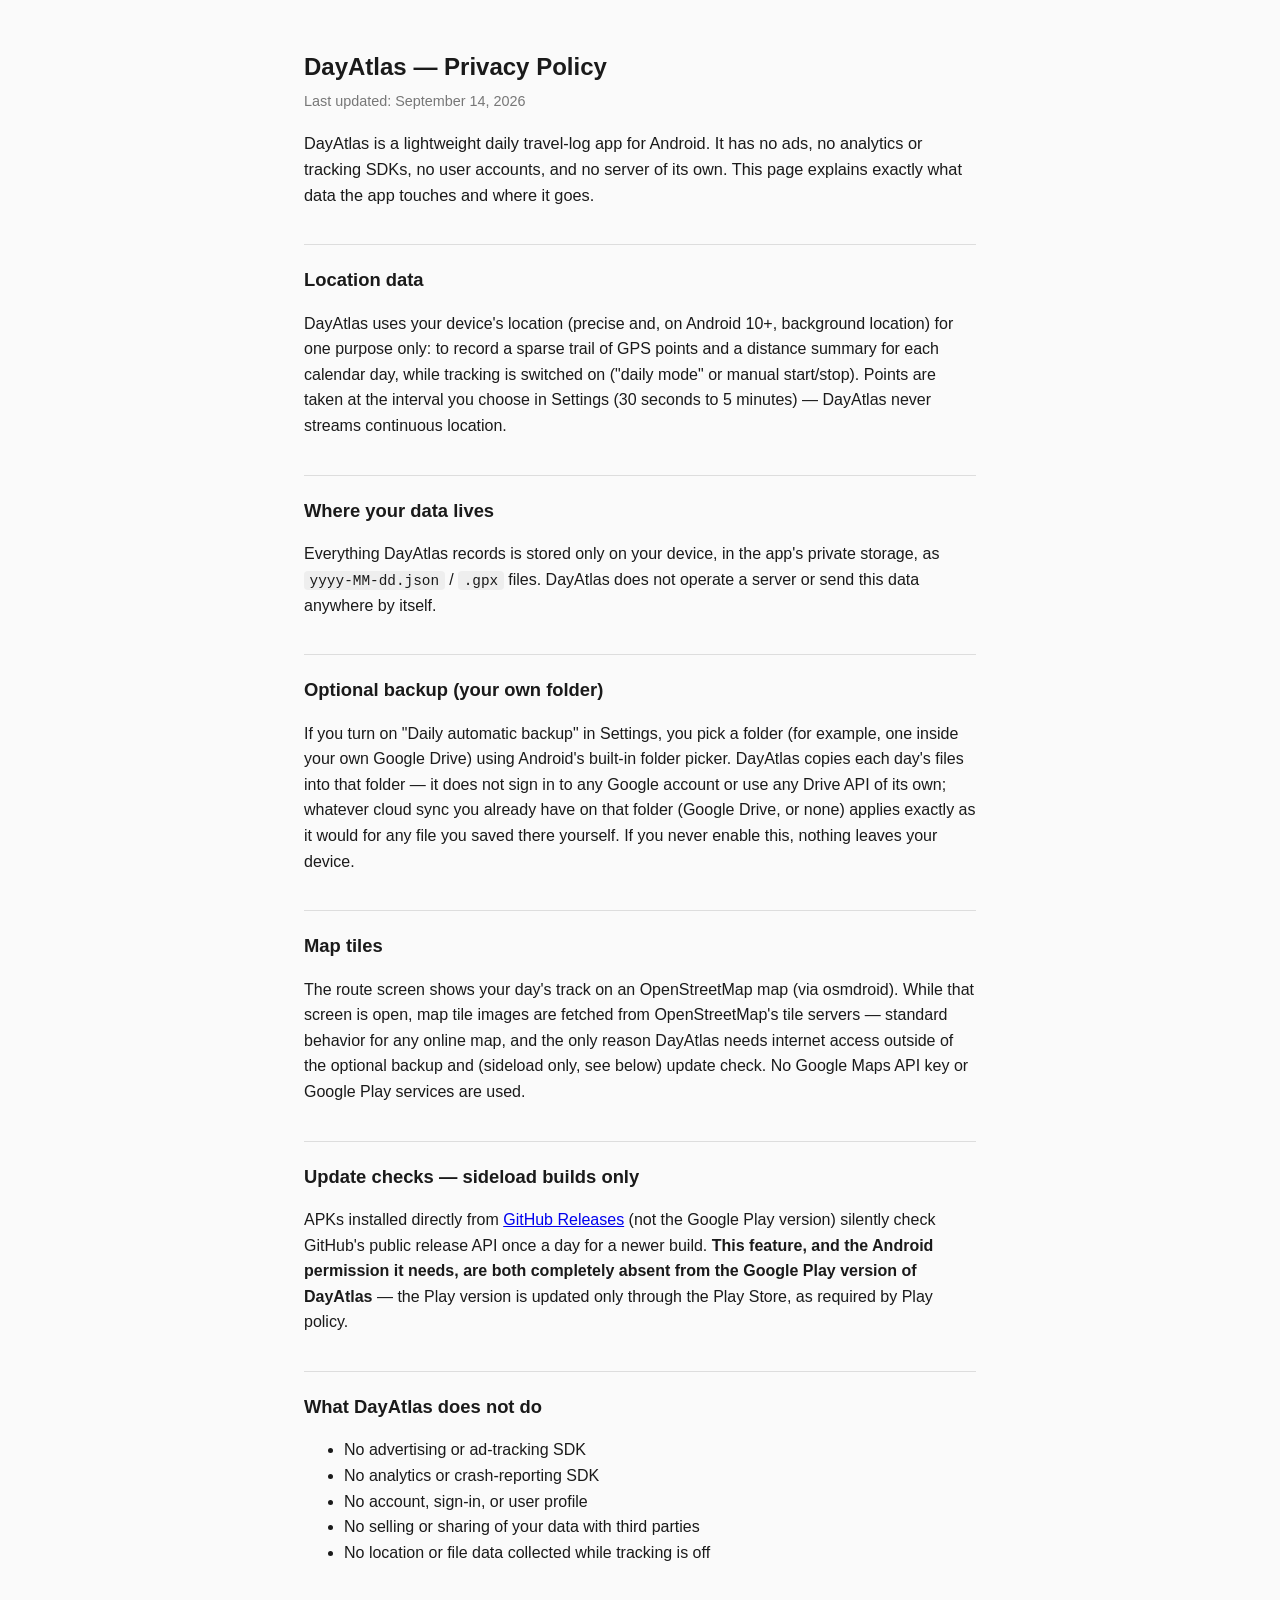
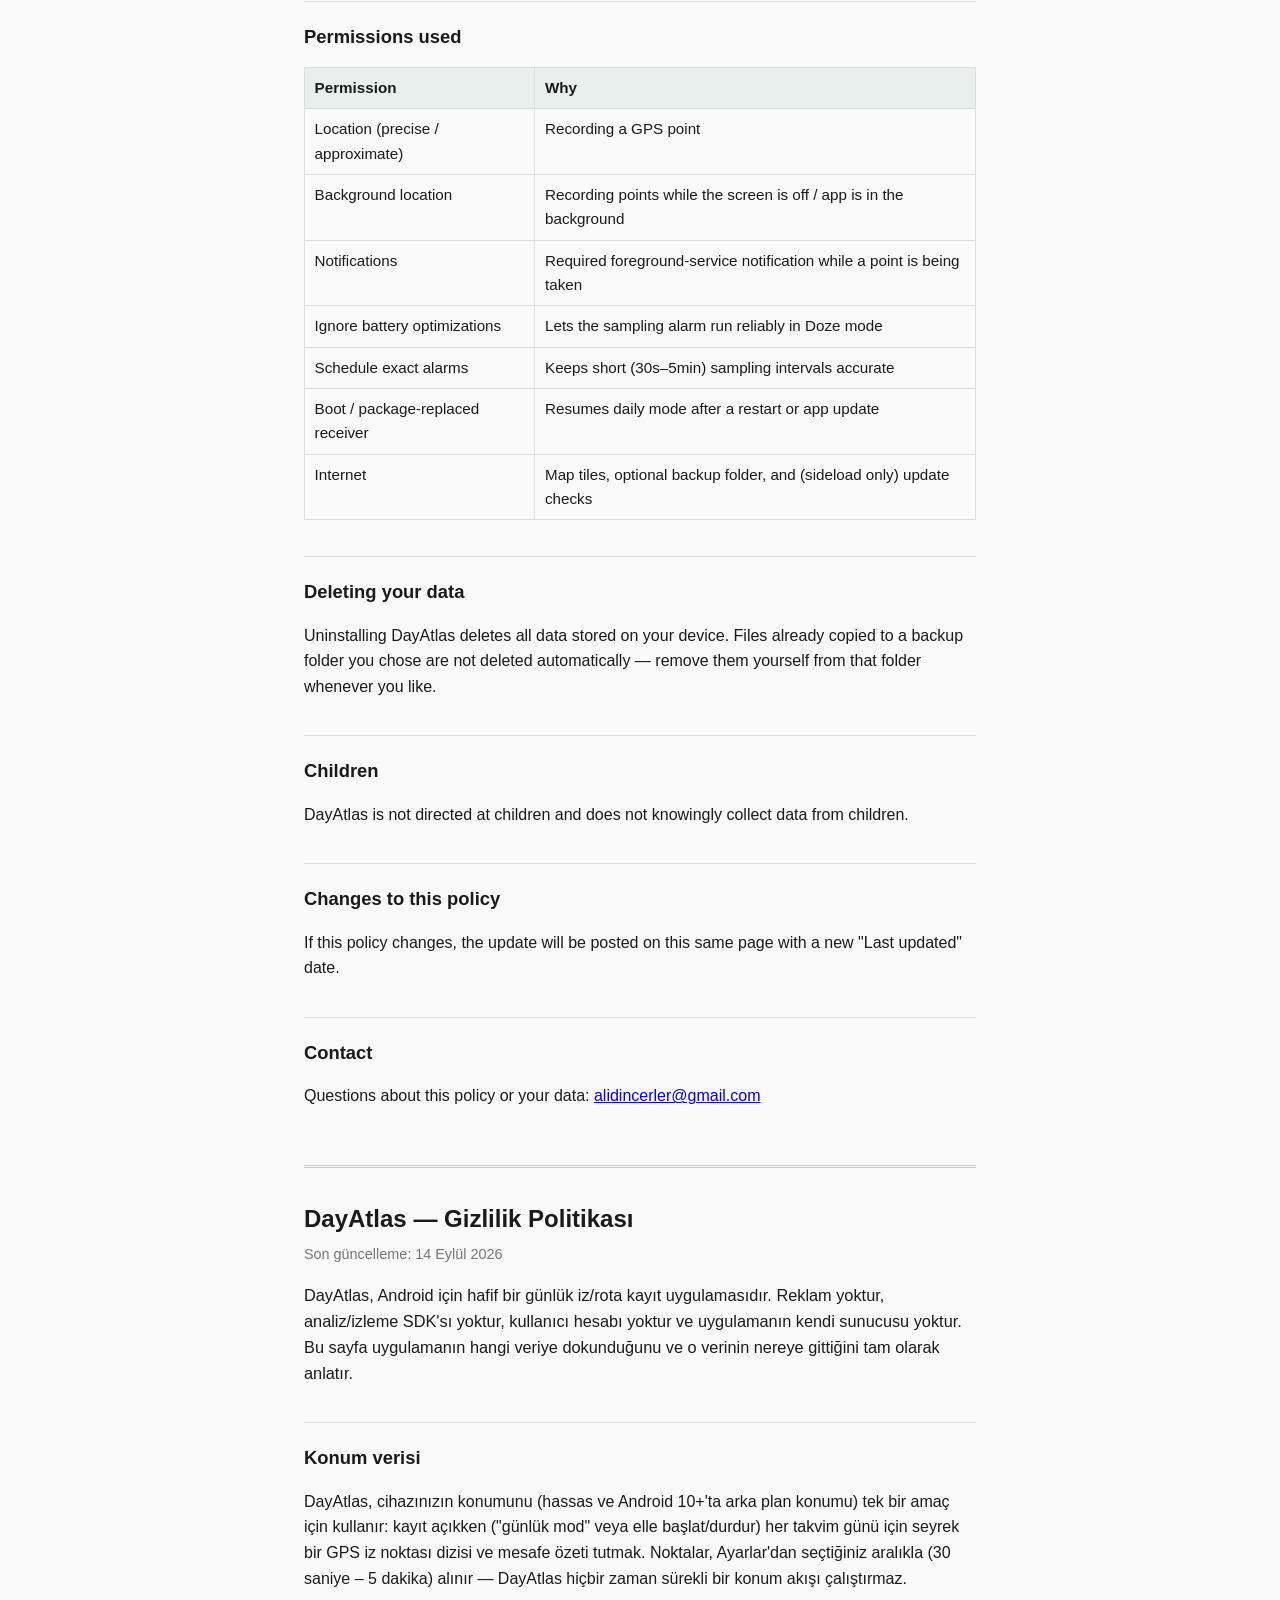
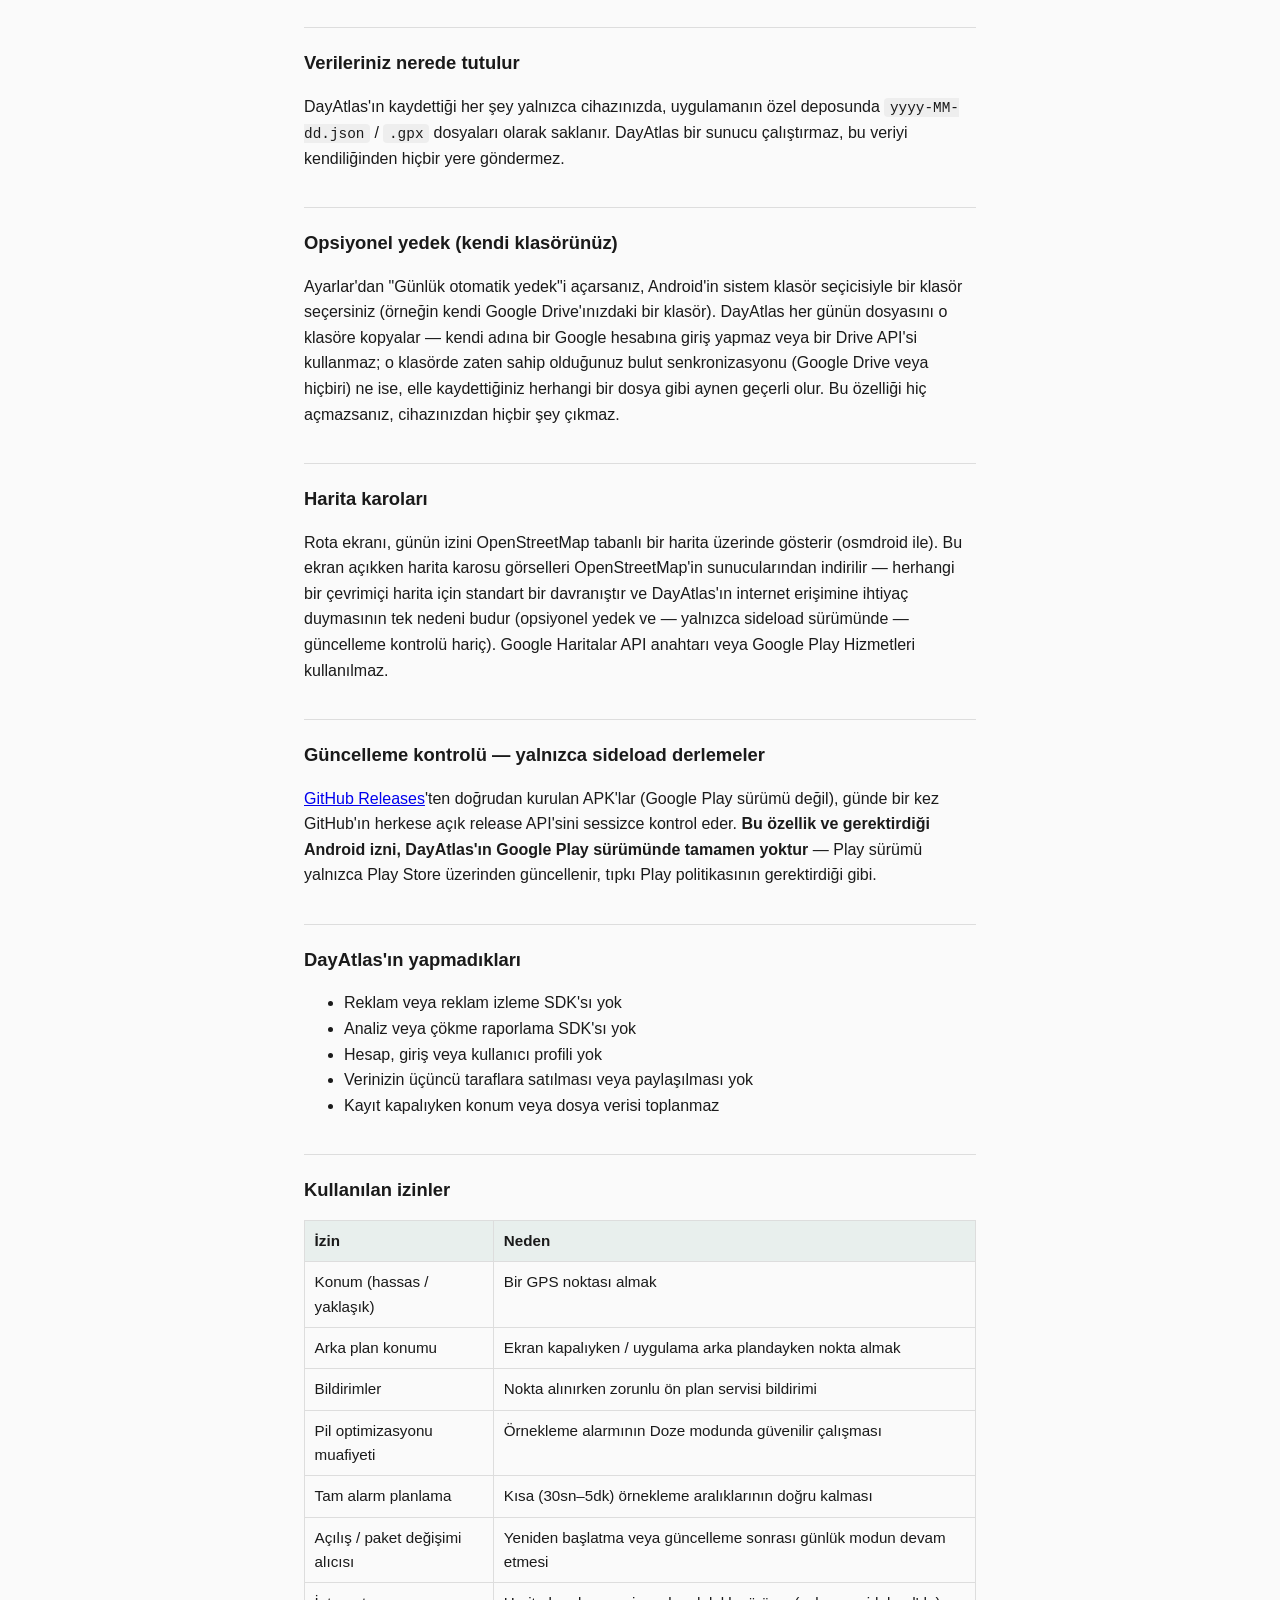
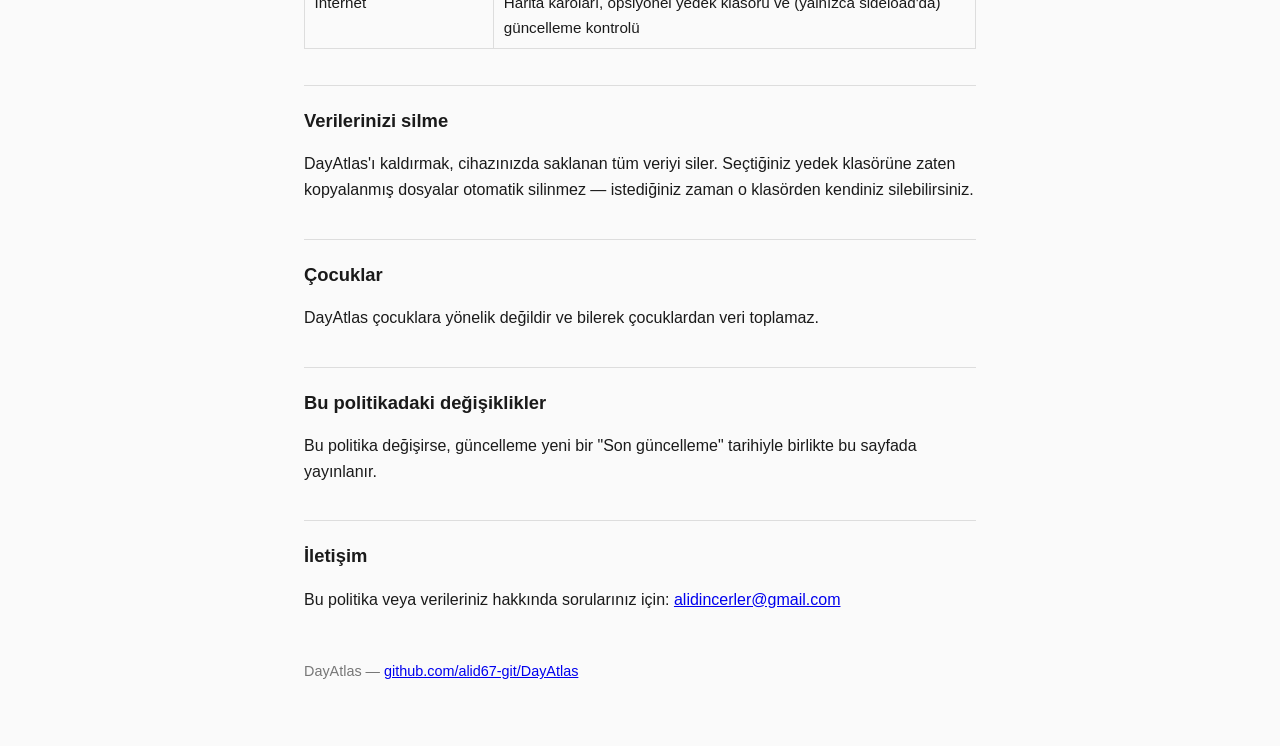
==== privacy.html @ 5e2d3f26 "Add a Privacy Policy page for the Play Store listing Google Play requires a public privacy policy UR" ====
<!DOCTYPE html>
<html lang="en">
<head>
<meta charset="utf-8" />
<meta name="viewport" content="width=device-width, initial-scale=1" />
<title>DayAtlas — Privacy Policy</title>
<style>
  :root { color-scheme: light dark; }
  body {
    margin: 0;
    padding: 2rem 1.25rem 4rem;
    max-width: 42rem;
    margin-inline: auto;
    font: 16px/1.6 -apple-system, BlinkMacSystemFont, "Segoe UI", Roboto, Helvetica, Arial, sans-serif;
    color: #1a1a1a;
    background: #fafafa;
  }
  @media (prefers-color-scheme: dark) {
    body { color: #e8e8e8; background: #14161a; }
    a { color: #7fc7ff; }
    table { border-color: #333 !important; }
    td, th { border-color: #333 !important; }
    code { background: #23262c !important; }
  }
  h1 { font-size: 1.5rem; margin-bottom: 0.25rem; }
  h2 { font-size: 1.15rem; margin-top: 2.25rem; border-top: 1px solid #ddd; padding-top: 1.25rem; }
  .updated { color: #777; font-size: 0.9rem; margin-top: 0; }
  .lede { font-size: 1.02rem; }
  table { border-collapse: collapse; width: 100%; margin: 0.75rem 0 1.25rem; font-size: 0.95rem; }
  th, td { text-align: left; border: 1px solid #ddd; padding: 0.5rem 0.6rem; vertical-align: top; }
  th { background: rgba(31,111,91,0.08); }
  code { background: #eee; padding: 0.1rem 0.35rem; border-radius: 4px; font-size: 0.9em; }
  .lang { margin-top: 3.5rem; padding-top: 1rem; border-top: 3px double #ccc; }
  footer { margin-top: 3rem; color: #777; font-size: 0.9rem; }
</style>
</head>
<body>

<h1>DayAtlas — Privacy Policy</h1>
<p class="updated">Last updated: September 14, 2026</p>

<p class="lede">DayAtlas is a lightweight daily travel-log app for Android. It has
no ads, no analytics or tracking SDKs, no user accounts, and no server of its
own. This page explains exactly what data the app touches and where it goes.</p>

<h2>Location data</h2>
<p>DayAtlas uses your device's location (precise and, on Android 10+,
background location) for one purpose only: to record a sparse trail of GPS
points and a distance summary for each calendar day, while tracking is
switched on ("daily mode" or manual start/stop). Points are taken at the
interval you choose in Settings (30 seconds to 5 minutes) — DayAtlas never
streams continuous location.</p>

<h2>Where your data lives</h2>
<p>Everything DayAtlas records is stored only on your device, in the app's
private storage, as <code>yyyy-MM-dd.json</code> / <code>.gpx</code> files.
DayAtlas does not operate a server or send this data anywhere by itself.</p>

<h2>Optional backup (your own folder)</h2>
<p>If you turn on "Daily automatic backup" in Settings, you pick a folder
(for example, one inside your own Google Drive) using Android's built-in
folder picker. DayAtlas copies each day's files into that folder — it does
not sign in to any Google account or use any Drive API of its own; whatever
cloud sync you already have on that folder (Google Drive, or none) applies
exactly as it would for any file you saved there yourself. If you never
enable this, nothing leaves your device.</p>

<h2>Map tiles</h2>
<p>The route screen shows your day's track on an OpenStreetMap map
(via osmdroid). While that screen is open, map tile images are fetched
from OpenStreetMap's tile servers — standard behavior for any online map,
and the only reason DayAtlas needs internet access outside of the optional
backup and (sideload only, see below) update check. No Google Maps API key
or Google Play services are used.</p>

<h2>Update checks — sideload builds only</h2>
<p>APKs installed directly from
<a href="https://github.com/alid67-git/DayAtlas/releases">GitHub Releases</a>
(not the Google Play version) silently check GitHub's public release API
once a day for a newer build. <strong>This feature, and the Android
permission it needs, are both completely absent from the Google Play
version of DayAtlas</strong> — the Play version is updated only through the
Play Store, as required by Play policy.</p>

<h2>What DayAtlas does not do</h2>
<ul>
  <li>No advertising or ad-tracking SDK</li>
  <li>No analytics or crash-reporting SDK</li>
  <li>No account, sign-in, or user profile</li>
  <li>No selling or sharing of your data with third parties</li>
  <li>No location or file data collected while tracking is off</li>
</ul>

<h2>Permissions used</h2>
<table>
  <tr><th>Permission</th><th>Why</th></tr>
  <tr><td>Location (precise / approximate)</td><td>Recording a GPS point</td></tr>
  <tr><td>Background location</td><td>Recording points while the screen is off / app is in the background</td></tr>
  <tr><td>Notifications</td><td>Required foreground-service notification while a point is being taken</td></tr>
  <tr><td>Ignore battery optimizations</td><td>Lets the sampling alarm run reliably in Doze mode</td></tr>
  <tr><td>Schedule exact alarms</td><td>Keeps short (30s–5min) sampling intervals accurate</td></tr>
  <tr><td>Boot / package-replaced receiver</td><td>Resumes daily mode after a restart or app update</td></tr>
  <tr><td>Internet</td><td>Map tiles, optional backup folder, and (sideload only) update checks</td></tr>
</table>

<h2>Deleting your data</h2>
<p>Uninstalling DayAtlas deletes all data stored on your device. Files
already copied to a backup folder you chose are not deleted automatically —
remove them yourself from that folder whenever you like.</p>

<h2>Children</h2>
<p>DayAtlas is not directed at children and does not knowingly collect data
from children.</p>

<h2>Changes to this policy</h2>
<p>If this policy changes, the update will be posted on this same page with
a new "Last updated" date.</p>

<h2>Contact</h2>
<p>Questions about this policy or your data:
<a href="mailto:alidincerler@gmail.com">alidincerler@gmail.com</a></p>

<div class="lang">

<h1>DayAtlas — Gizlilik Politikası</h1>
<p class="updated">Son güncelleme: 14 Eylül 2026</p>

<p class="lede">DayAtlas, Android için hafif bir günlük iz/rota kayıt
uygulamasıdır. Reklam yoktur, analiz/izleme SDK'sı yoktur, kullanıcı hesabı
yoktur ve uygulamanın kendi sunucusu yoktur. Bu sayfa uygulamanın hangi
veriye dokunduğunu ve o verinin nereye gittiğini tam olarak anlatır.</p>

<h2>Konum verisi</h2>
<p>DayAtlas, cihazınızın konumunu (hassas ve Android 10+'ta arka plan
konumu) tek bir amaç için kullanır: kayıt açıkken ("günlük mod" veya elle
başlat/durdur) her takvim günü için seyrek bir GPS iz noktası dizisi ve
mesafe özeti tutmak. Noktalar, Ayarlar'dan seçtiğiniz aralıkla (30 saniye –
5 dakika) alınır — DayAtlas hiçbir zaman sürekli bir konum akışı çalıştırmaz.</p>

<h2>Verileriniz nerede tutulur</h2>
<p>DayAtlas'ın kaydettiği her şey yalnızca cihazınızda, uygulamanın özel
deposunda <code>yyyy-MM-dd.json</code> / <code>.gpx</code> dosyaları olarak
saklanır. DayAtlas bir sunucu çalıştırmaz, bu veriyi kendiliğinden hiçbir
yere göndermez.</p>

<h2>Opsiyonel yedek (kendi klasörünüz)</h2>
<p>Ayarlar'dan "Günlük otomatik yedek"i açarsanız, Android'in sistem klasör
seçicisiyle bir klasör seçersiniz (örneğin kendi Google Drive'ınızdaki bir
klasör). DayAtlas her günün dosyasını o klasöre kopyalar — kendi adına bir
Google hesabına giriş yapmaz veya bir Drive API'si kullanmaz; o klasörde
zaten sahip olduğunuz bulut senkronizasyonu (Google Drive veya hiçbiri) ne
ise, elle kaydettiğiniz herhangi bir dosya gibi aynen geçerli olur. Bu
özelliği hiç açmazsanız, cihazınızdan hiçbir şey çıkmaz.</p>

<h2>Harita karoları</h2>
<p>Rota ekranı, günün izini OpenStreetMap tabanlı bir harita üzerinde
gösterir (osmdroid ile). Bu ekran açıkken harita karosu görselleri
OpenStreetMap'in sunucularından indirilir — herhangi bir çevrimiçi harita
için standart bir davranıştır ve DayAtlas'ın internet erişimine ihtiyaç
duymasının tek nedeni budur (opsiyonel yedek ve — yalnızca sideload
sürümünde — güncelleme kontrolü hariç). Google Haritalar API anahtarı veya
Google Play Hizmetleri kullanılmaz.</p>

<h2>Güncelleme kontrolü — yalnızca sideload derlemeler</h2>
<p><a href="https://github.com/alid67-git/DayAtlas/releases">GitHub
Releases</a>'ten doğrudan kurulan APK'lar (Google Play sürümü değil), günde
bir kez GitHub'ın herkese açık release API'sini sessizce kontrol eder.
<strong>Bu özellik ve gerektirdiği Android izni, DayAtlas'ın Google Play
sürümünde tamamen yoktur</strong> — Play sürümü yalnızca Play Store
üzerinden güncellenir, tıpkı Play politikasının gerektirdiği gibi.</p>

<h2>DayAtlas'ın yapmadıkları</h2>
<ul>
  <li>Reklam veya reklam izleme SDK'sı yok</li>
  <li>Analiz veya çökme raporlama SDK'sı yok</li>
  <li>Hesap, giriş veya kullanıcı profili yok</li>
  <li>Verinizin üçüncü taraflara satılması veya paylaşılması yok</li>
  <li>Kayıt kapalıyken konum veya dosya verisi toplanmaz</li>
</ul>

<h2>Kullanılan izinler</h2>
<table>
  <tr><th>İzin</th><th>Neden</th></tr>
  <tr><td>Konum (hassas / yaklaşık)</td><td>Bir GPS noktası almak</td></tr>
  <tr><td>Arka plan konumu</td><td>Ekran kapalıyken / uygulama arka plandayken nokta almak</td></tr>
  <tr><td>Bildirimler</td><td>Nokta alınırken zorunlu ön plan servisi bildirimi</td></tr>
  <tr><td>Pil optimizasyonu muafiyeti</td><td>Örnekleme alarmının Doze modunda güvenilir çalışması</td></tr>
  <tr><td>Tam alarm planlama</td><td>Kısa (30sn–5dk) örnekleme aralıklarının doğru kalması</td></tr>
  <tr><td>Açılış / paket değişimi alıcısı</td><td>Yeniden başlatma veya güncelleme sonrası günlük modun devam etmesi</td></tr>
  <tr><td>İnternet</td><td>Harita karoları, opsiyonel yedek klasörü ve (yalnızca sideload'da) güncelleme kontrolü</td></tr>
</table>

<h2>Verilerinizi silme</h2>
<p>DayAtlas'ı kaldırmak, cihazınızda saklanan tüm veriyi siler. Seçtiğiniz
yedek klasörüne zaten kopyalanmış dosyalar otomatik silinmez — istediğiniz
zaman o klasörden kendiniz silebilirsiniz.</p>

<h2>Çocuklar</h2>
<p>DayAtlas çocuklara yönelik değildir ve bilerek çocuklardan veri toplamaz.</p>

<h2>Bu politikadaki değişiklikler</h2>
<p>Bu politika değişirse, güncelleme yeni bir "Son güncelleme" tarihiyle
birlikte bu sayfada yayınlanır.</p>

<h2>İletişim</h2>
<p>Bu politika veya verileriniz hakkında sorularınız için:
<a href="mailto:alidincerler@gmail.com">alidincerler@gmail.com</a></p>

</div>

<footer>DayAtlas — <a href="https://github.com/alid67-git/DayAtlas">github.com/alid67-git/DayAtlas</a></footer>

</body>
</html>
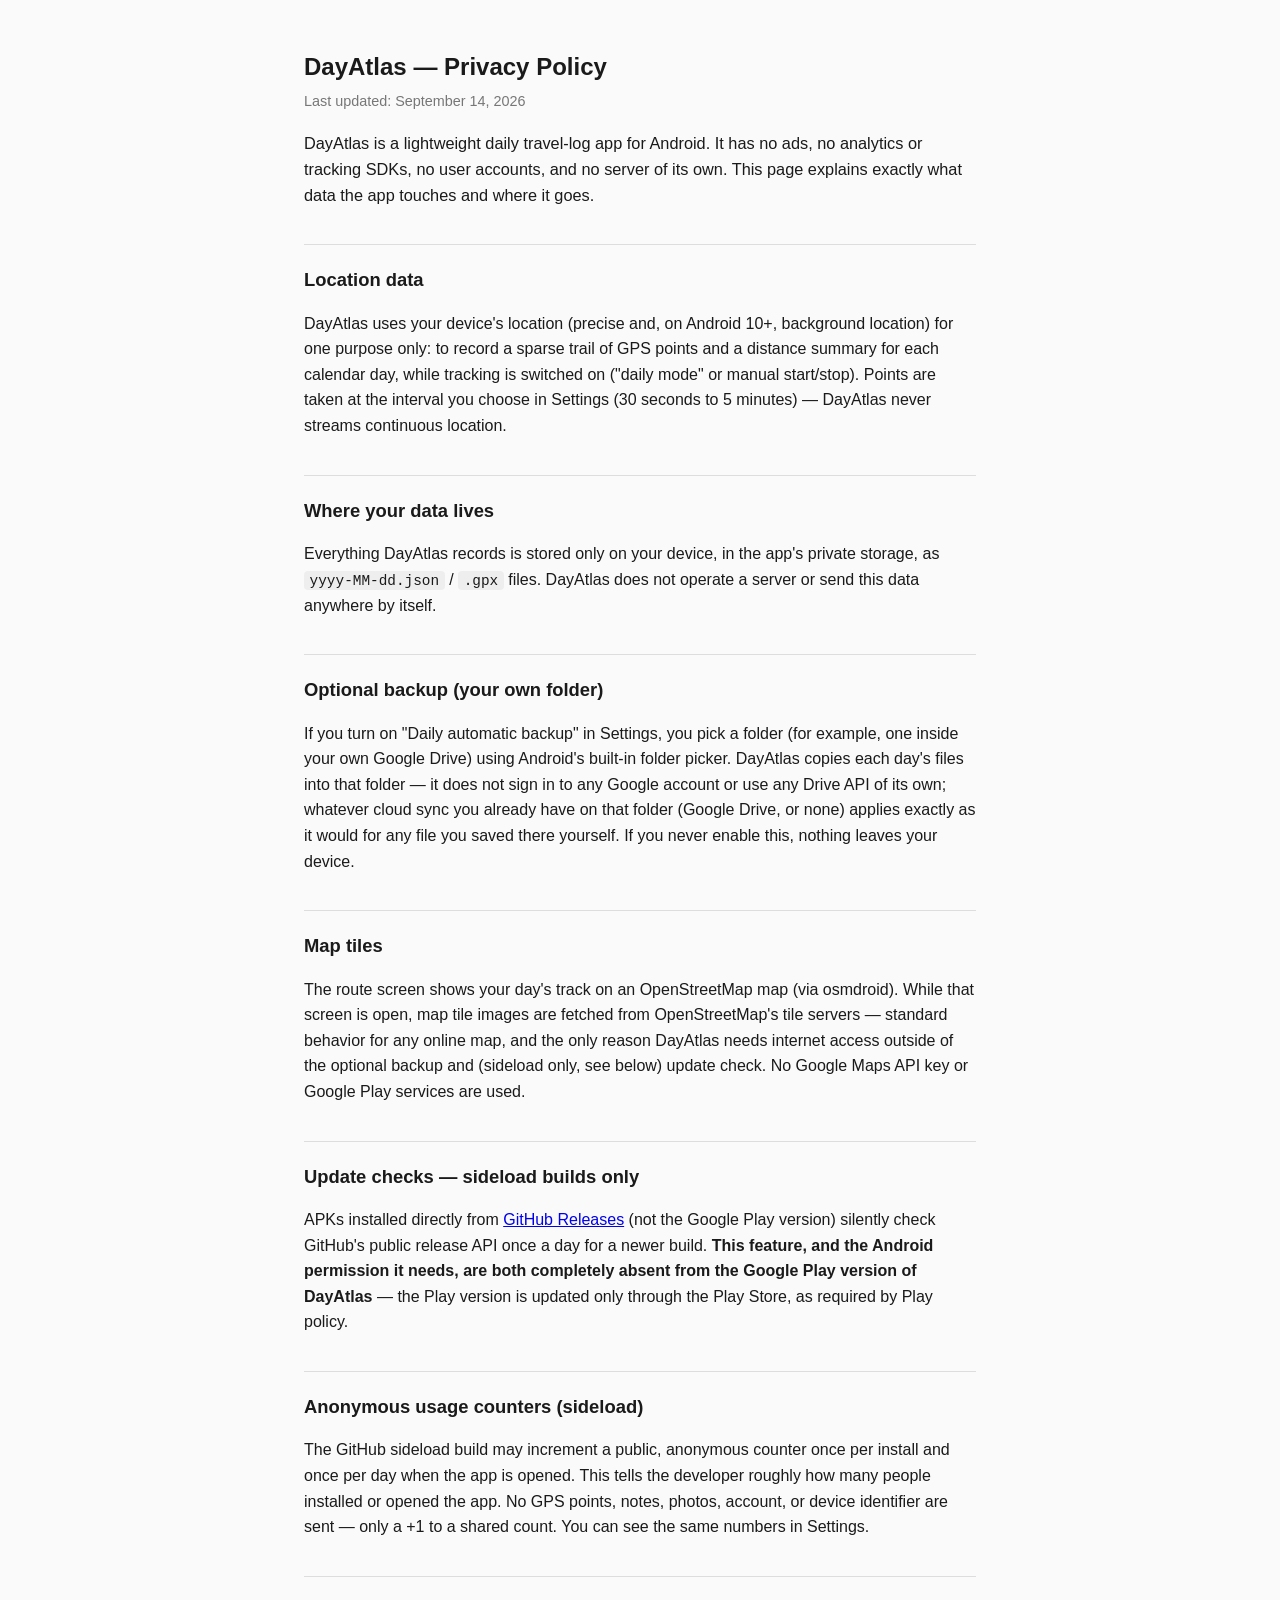
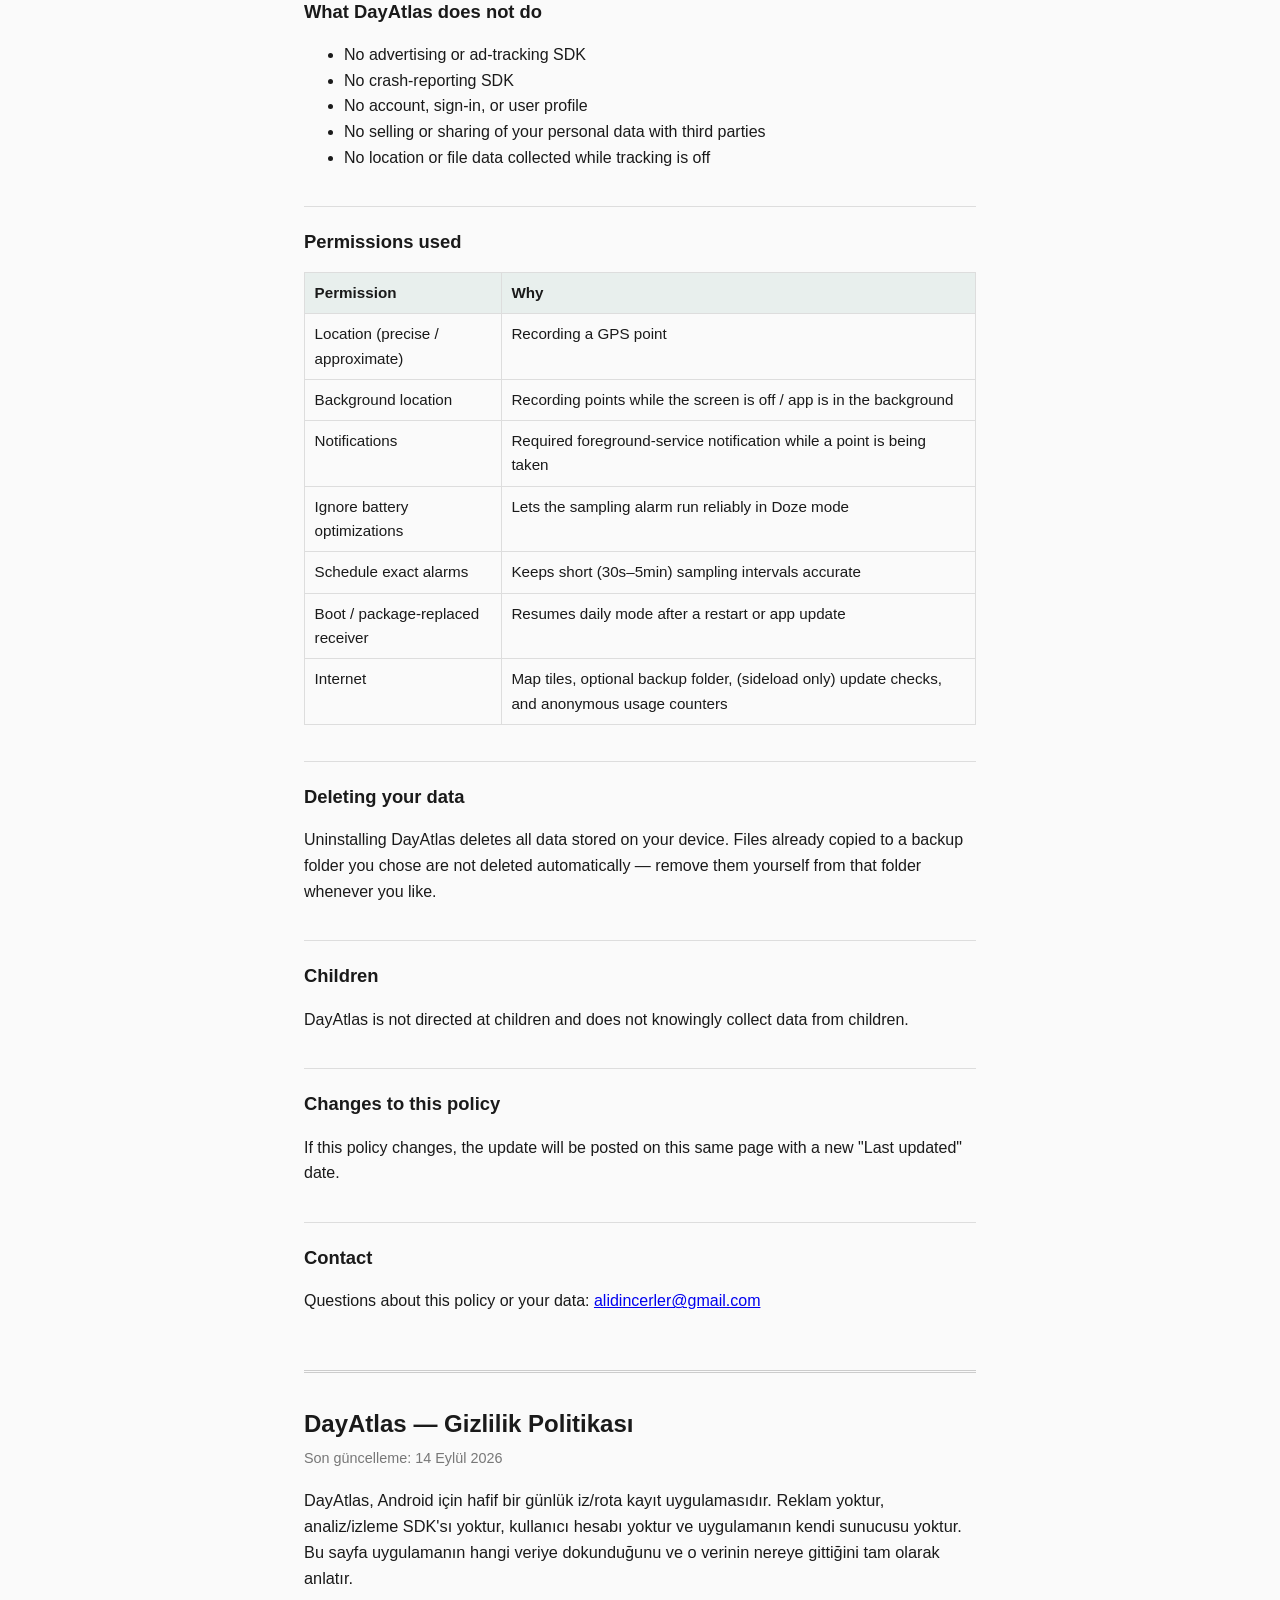
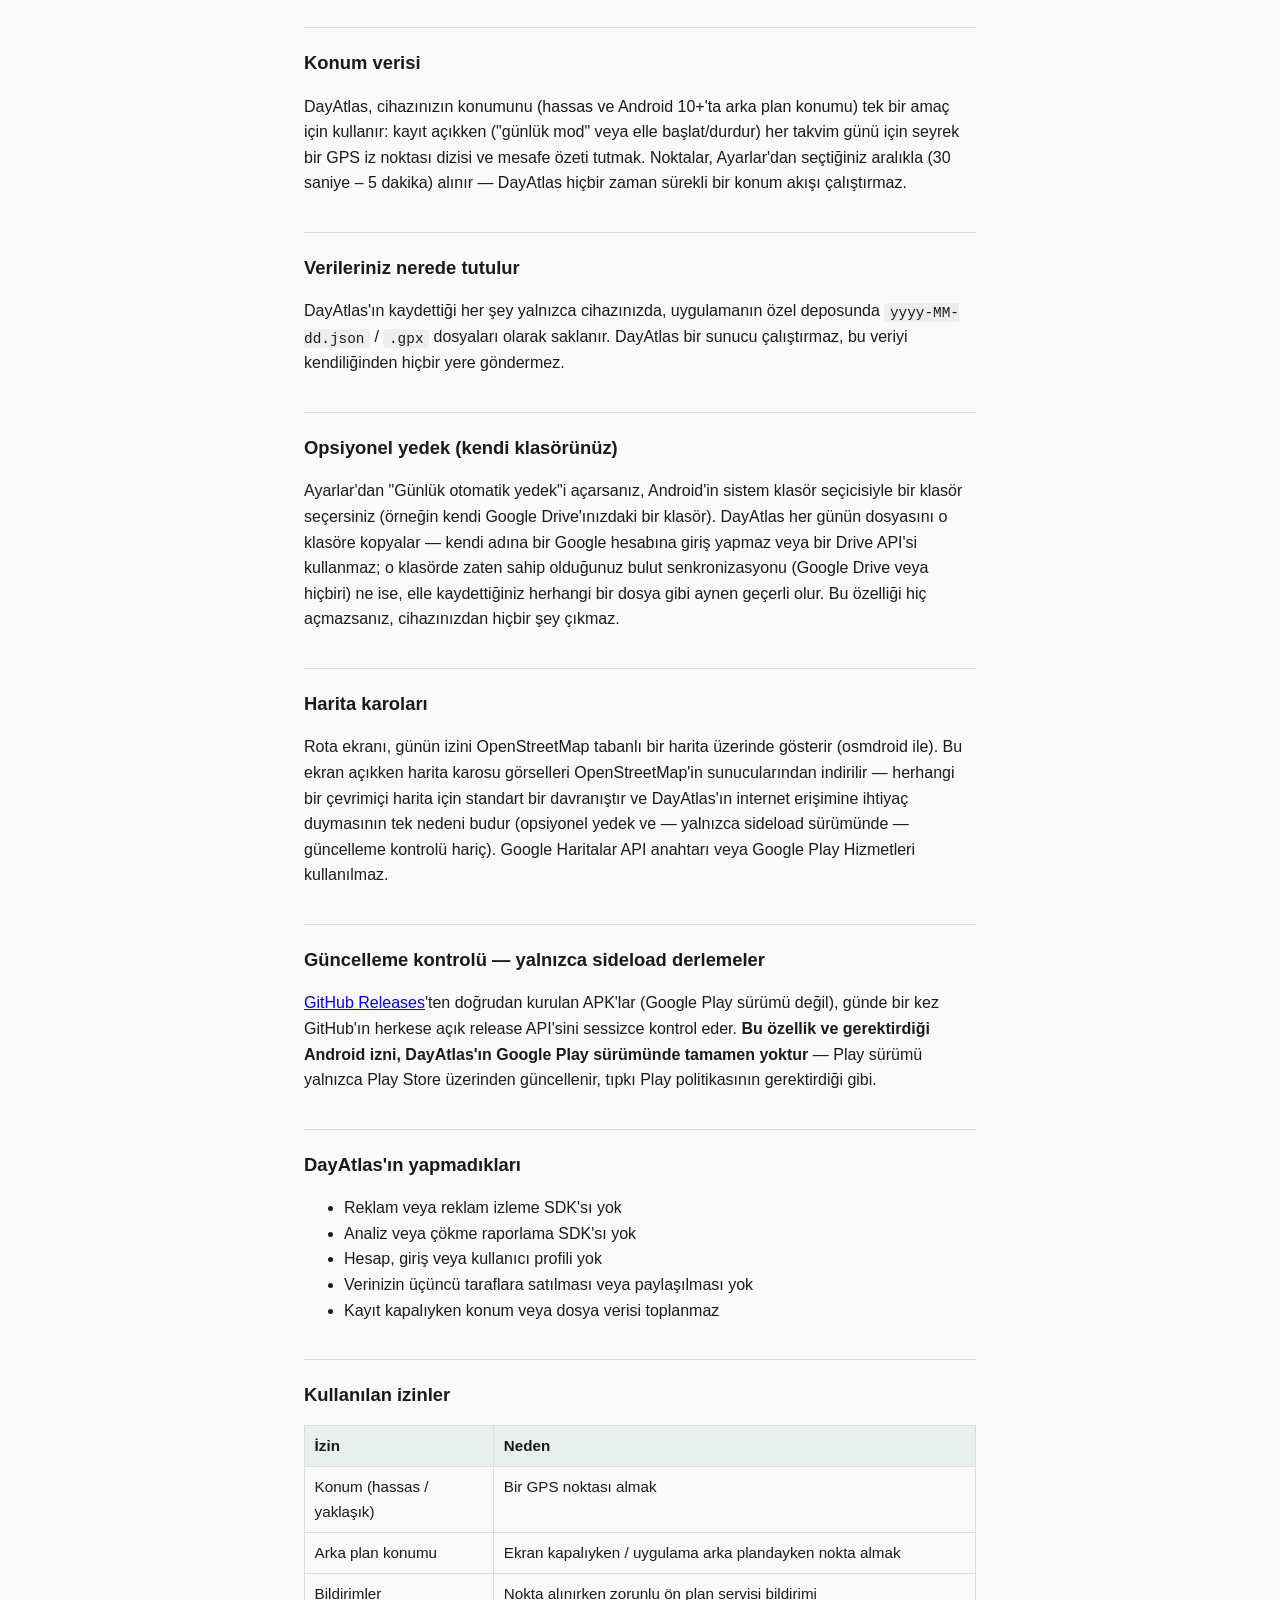
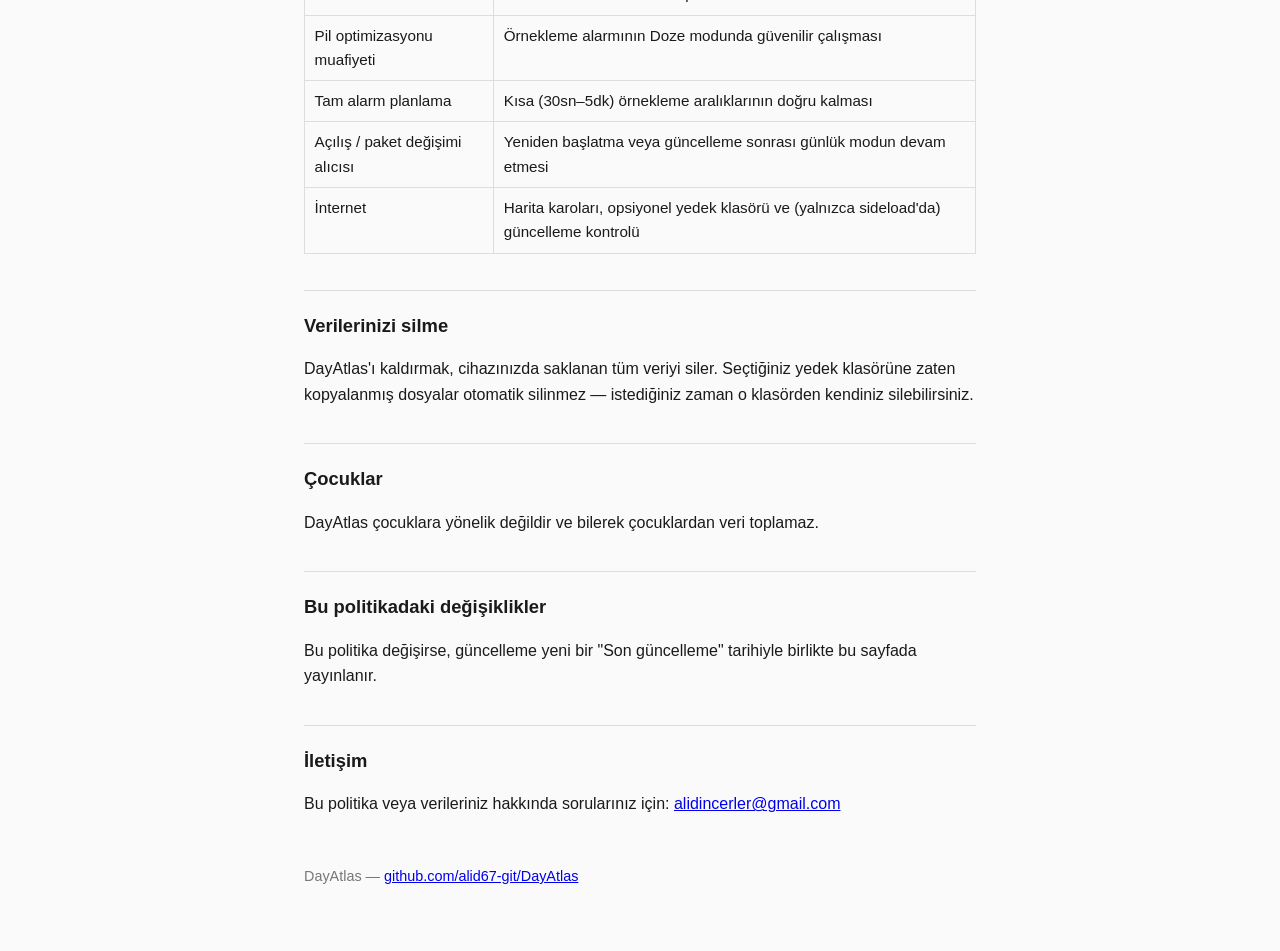
==== commit 9dd8f946: "Add anonymous usage counters and ship 1.1.19 Settings shows approximate installs and active-today co" ====
--- a/privacy.html
+++ b/privacy.html
@@ -82,12 +82,19 @@
 version of DayAtlas</strong> — the Play version is updated only through the
 Play Store, as required by Play policy.</p>
 
+<h2>Anonymous usage counters (sideload)</h2>
+<p>The GitHub sideload build may increment a public, anonymous counter once
+per install and once per day when the app is opened. This tells the
+developer roughly how many people installed or opened the app. No GPS
+points, notes, photos, account, or device identifier are sent — only a
++1 to a shared count. You can see the same numbers in Settings.</p>
+
 <h2>What DayAtlas does not do</h2>
 <ul>
   <li>No advertising or ad-tracking SDK</li>
-  <li>No analytics or crash-reporting SDK</li>
+  <li>No crash-reporting SDK</li>
   <li>No account, sign-in, or user profile</li>
-  <li>No selling or sharing of your data with third parties</li>
+  <li>No selling or sharing of your personal data with third parties</li>
   <li>No location or file data collected while tracking is off</li>
 </ul>
 
@@ -100,7 +107,7 @@
   <tr><td>Ignore battery optimizations</td><td>Lets the sampling alarm run reliably in Doze mode</td></tr>
   <tr><td>Schedule exact alarms</td><td>Keeps short (30s–5min) sampling intervals accurate</td></tr>
   <tr><td>Boot / package-replaced receiver</td><td>Resumes daily mode after a restart or app update</td></tr>
-  <tr><td>Internet</td><td>Map tiles, optional backup folder, and (sideload only) update checks</td></tr>
+  <tr><td>Internet</td><td>Map tiles, optional backup folder, (sideload only) update checks, and anonymous usage counters</td></tr>
 </table>
 
 <h2>Deleting your data</h2>
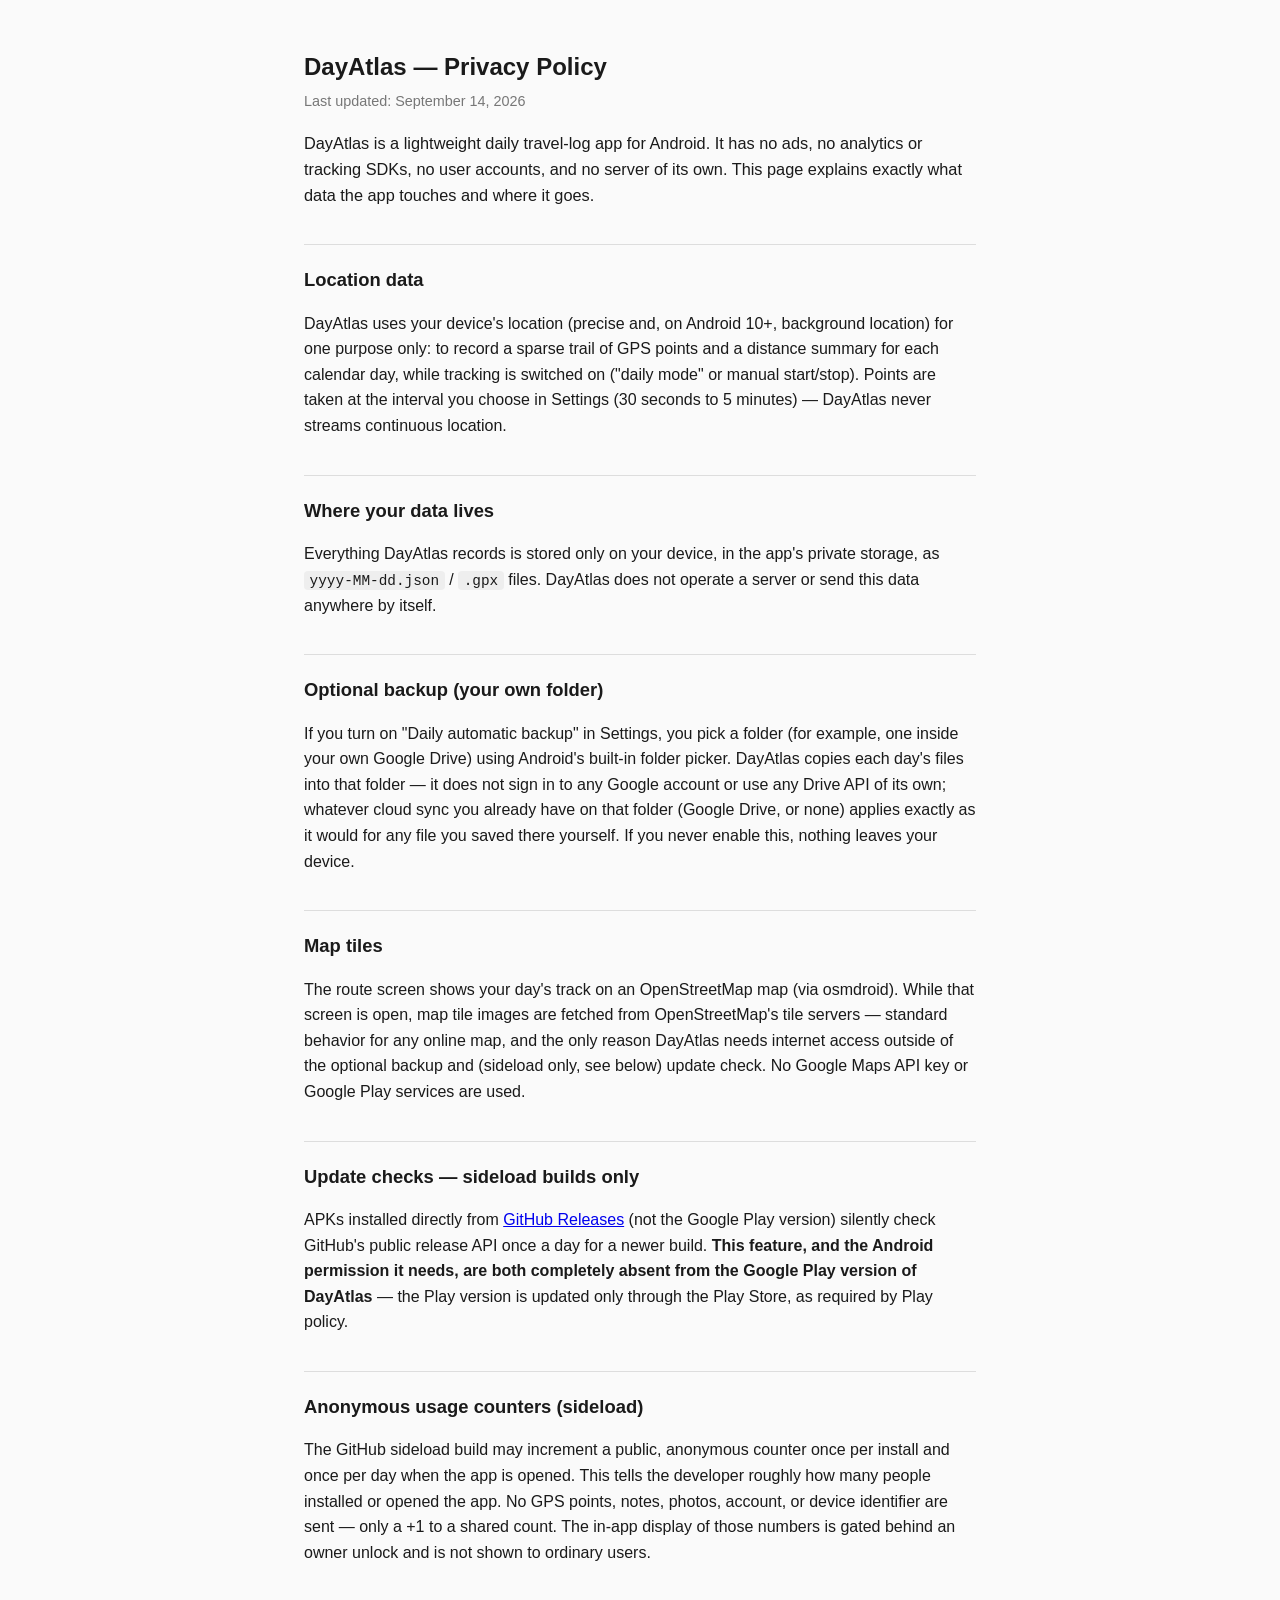
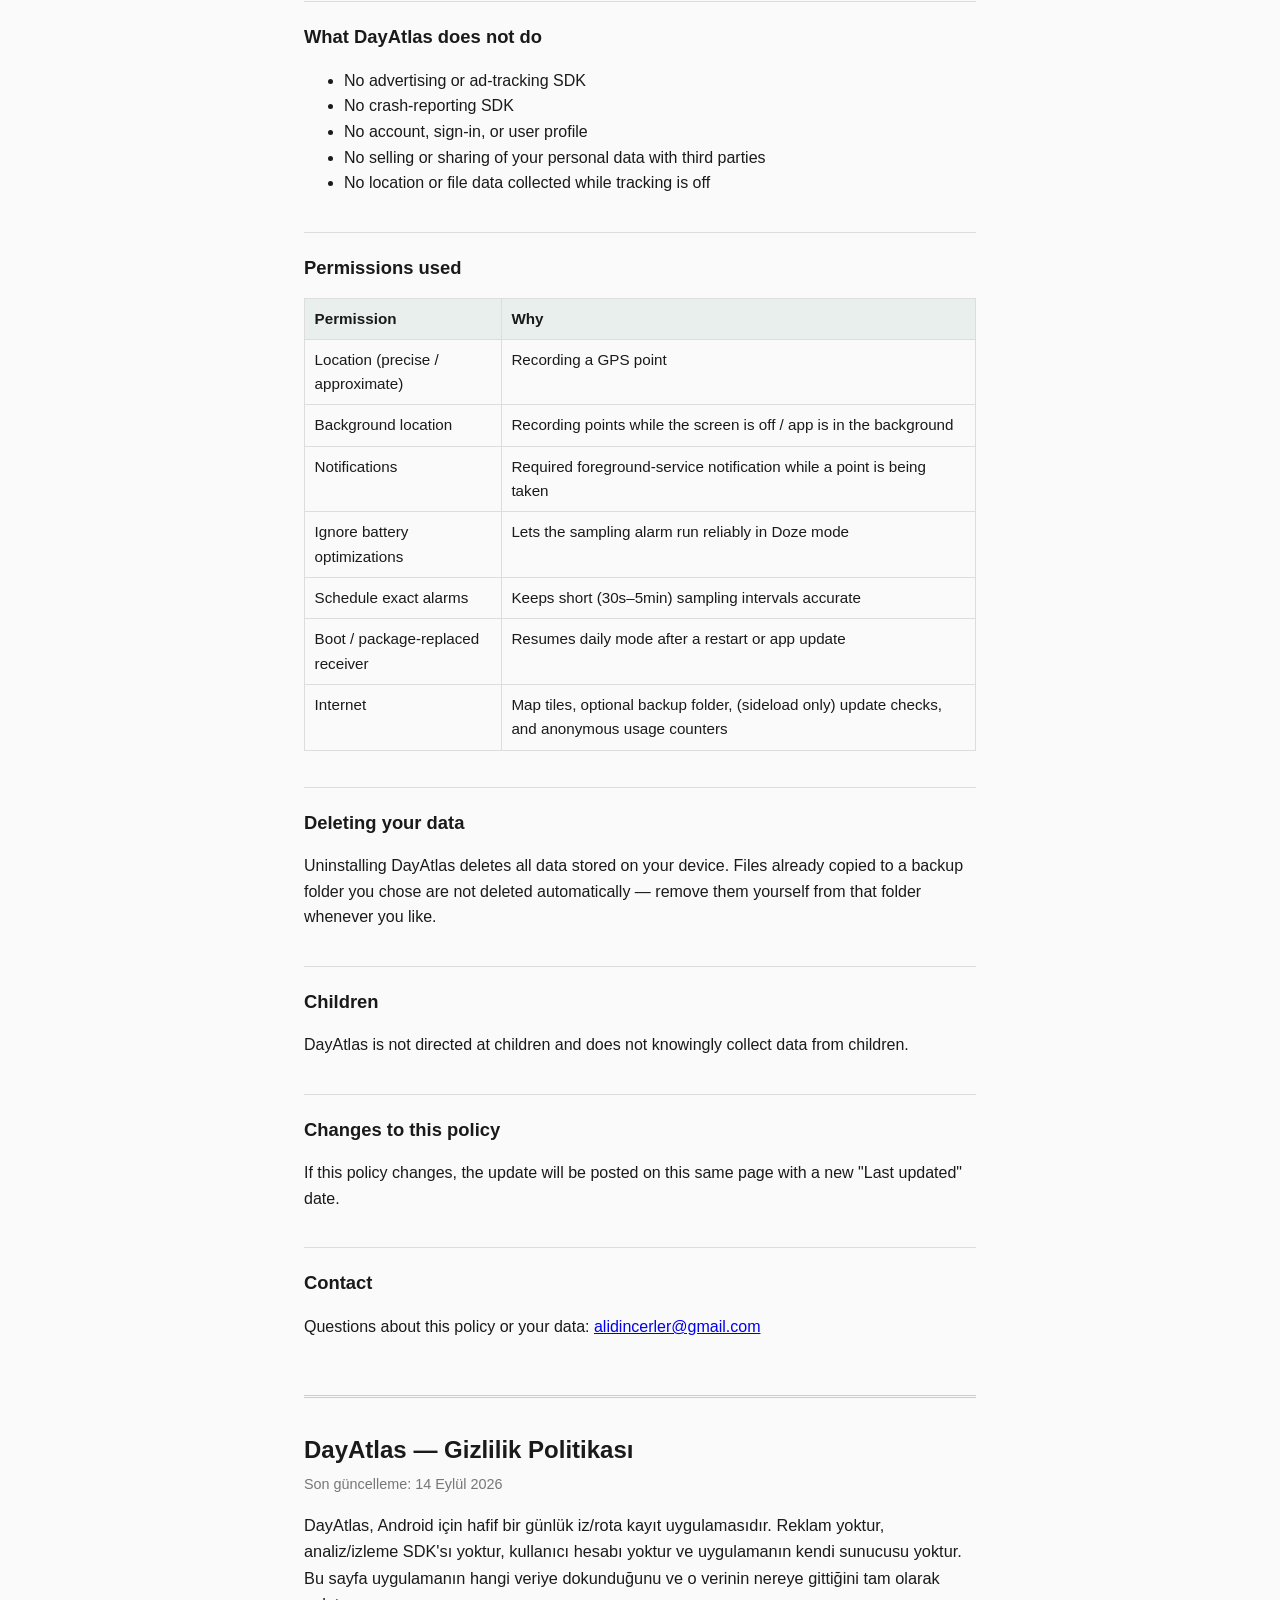
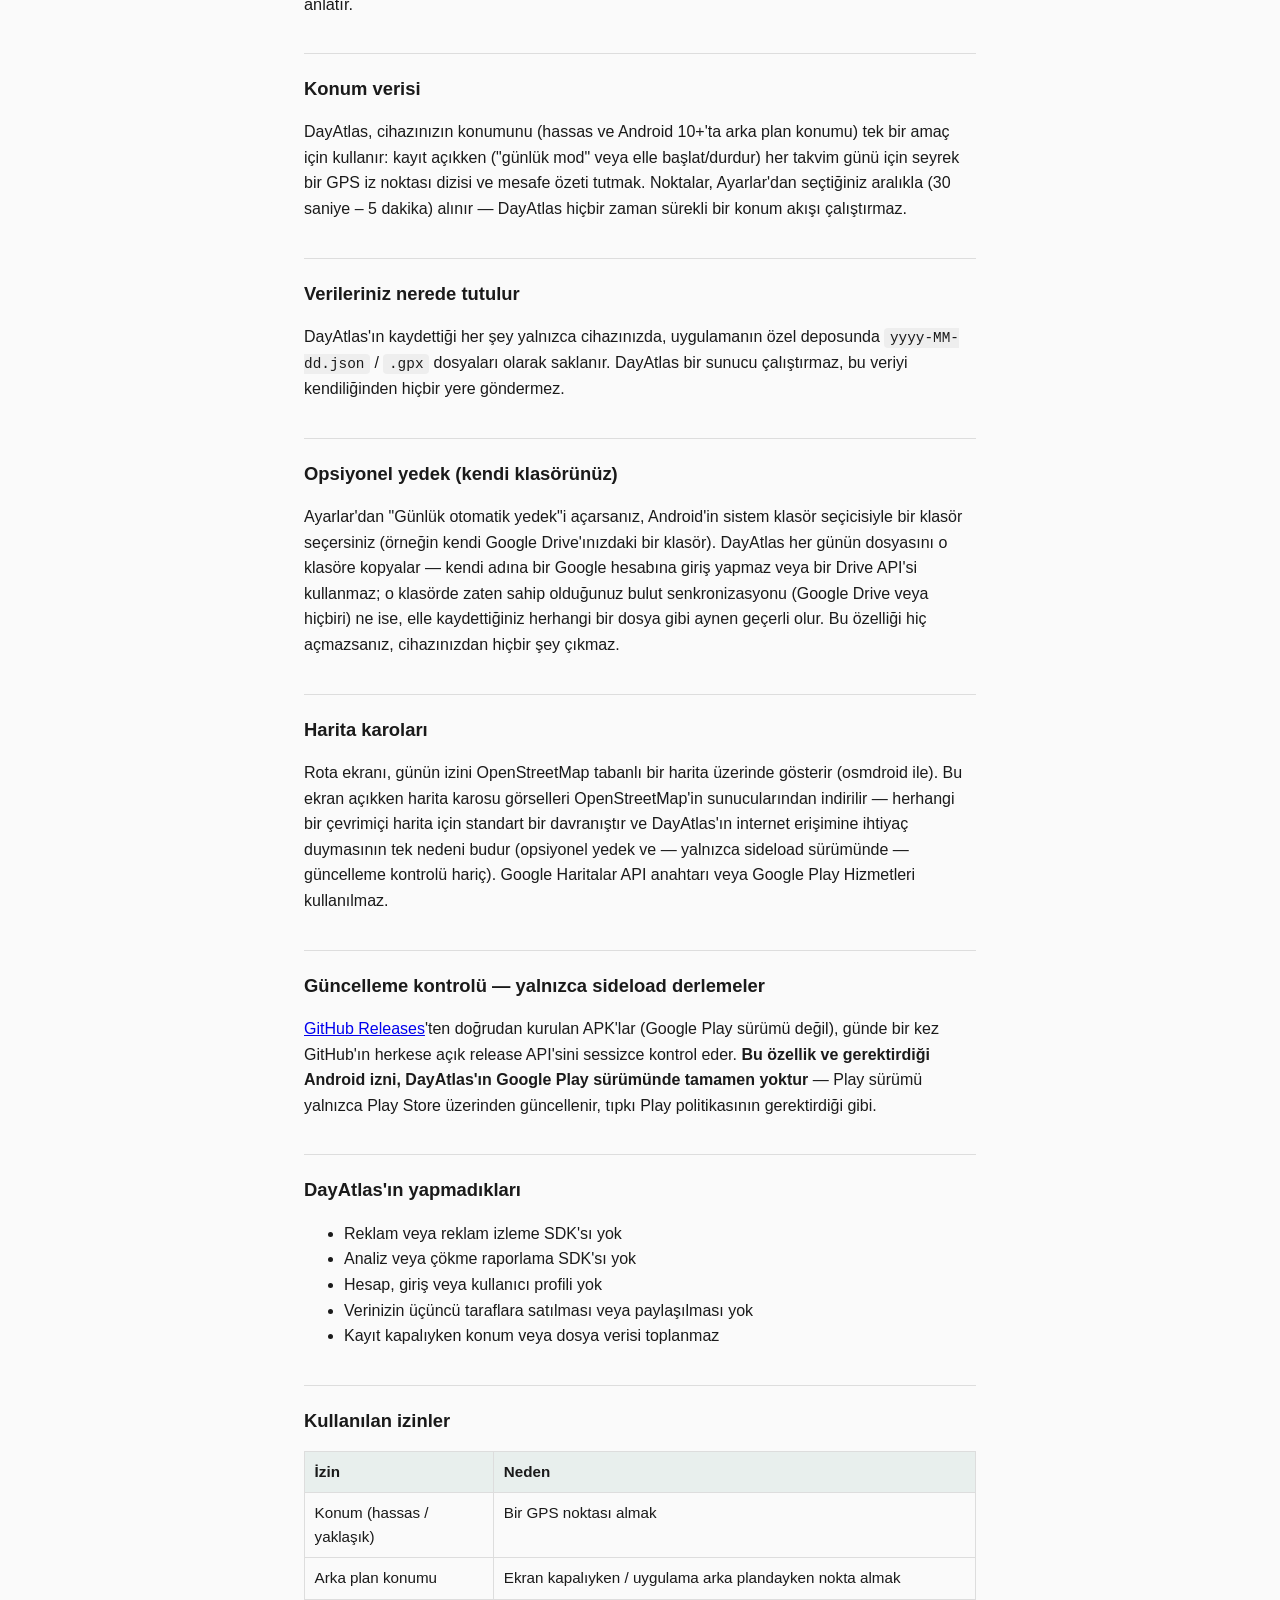
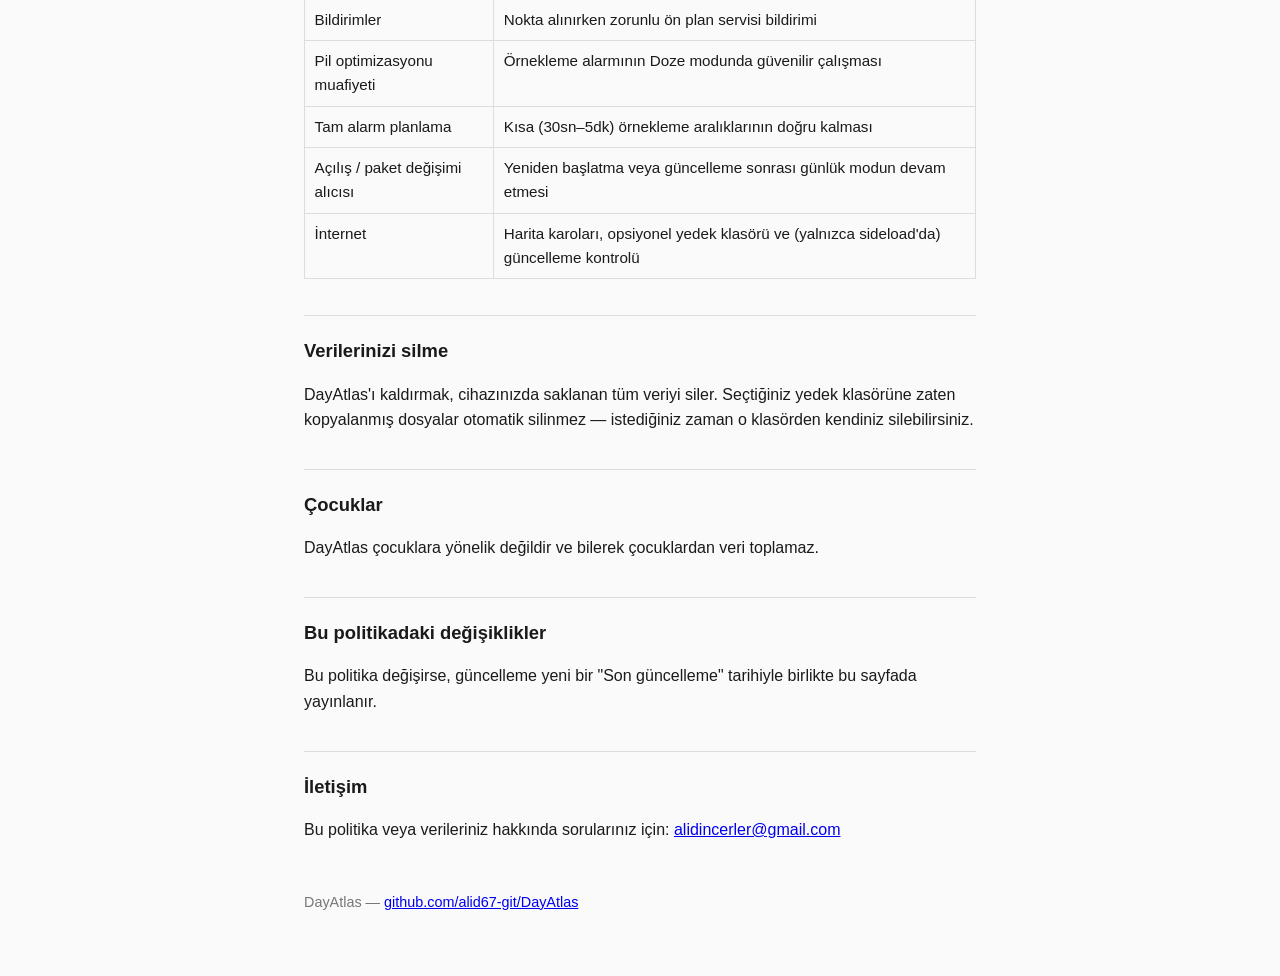
==== commit db40ec51: "Hide usage stats behind owner unlock (no Google login) Counters still ping anonymously for everyone," ====
--- a/privacy.html
+++ b/privacy.html
@@ -87,7 +87,8 @@
 per install and once per day when the app is opened. This tells the
 developer roughly how many people installed or opened the app. No GPS
 points, notes, photos, account, or device identifier are sent — only a
-+1 to a shared count. You can see the same numbers in Settings.</p>
++1 to a shared count. The in-app display of those numbers is gated behind
+an owner unlock and is not shown to ordinary users.</p>
 
 <h2>What DayAtlas does not do</h2>
 <ul>
